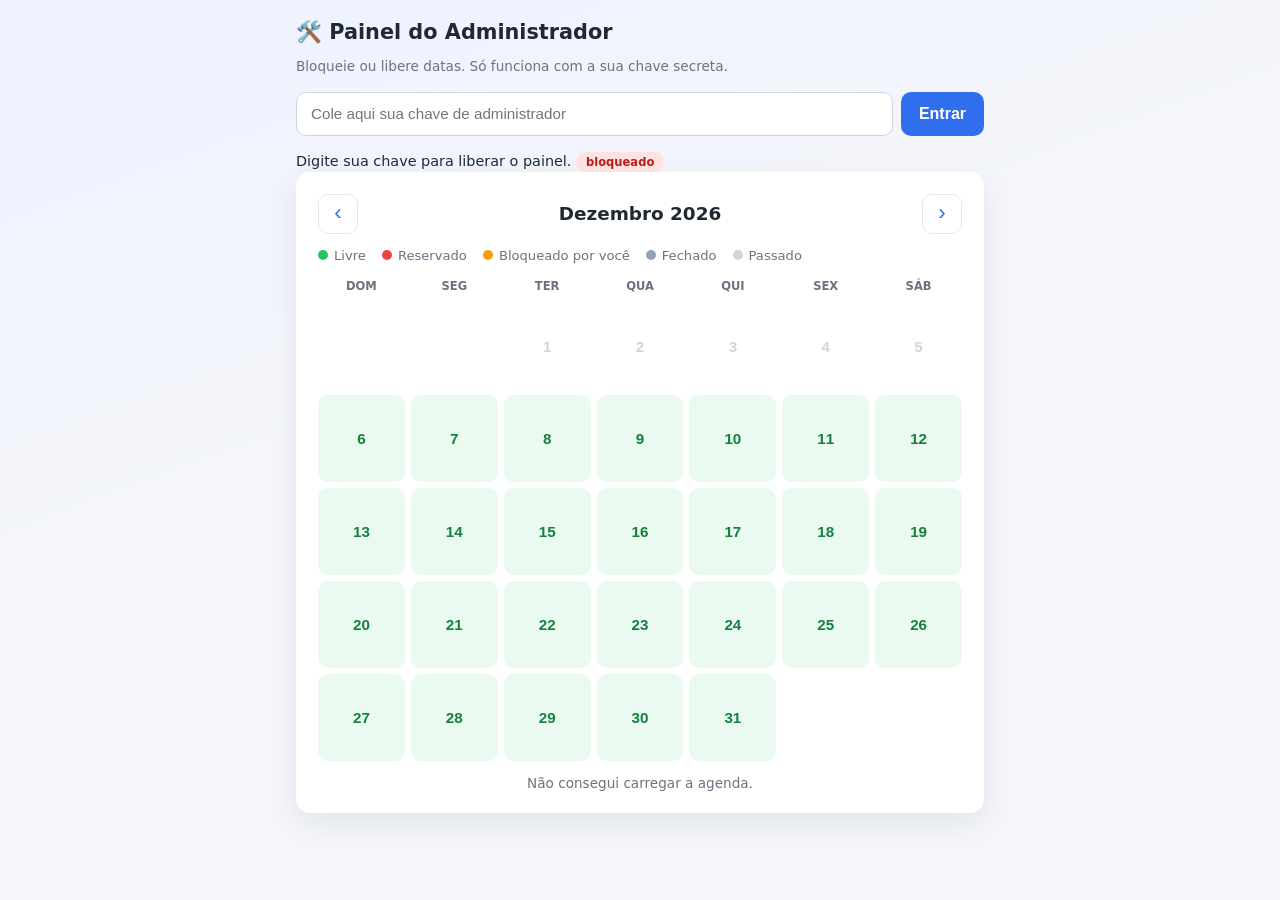
==== frontend/admin.html @ 4dab82eb "Painel de administrador: bloquear/liberar datas com chave secreta" ====
<!DOCTYPE html>
<html lang="pt-BR">
<head>
  <meta charset="UTF-8" />
  <meta name="viewport" content="width=device-width, initial-scale=1.0" />
  <title>Painel do Administrador</title>
  <link rel="stylesheet" href="styles.css" />
  <style>
    .adm { max-width: 720px; margin: 0 auto; padding: 20px 16px 60px; }
    .adm h1 { font-size: 1.3rem; margin: 0 0 4px; }
    .adm .sub { color: var(--muted); font-size: .85rem; margin-bottom: 18px; }
    .keybox { display: flex; gap: 8px; margin-bottom: 16px; }
    .keybox input { flex: 1; padding: 12px 14px; border: 1px solid #d1d5db; border-radius: 10px; font-size: .95rem; }
    .badge { display:inline-block; padding: 3px 10px; border-radius: 999px; font-size:.72rem; font-weight:700; }
    .badge.on { background:#dcfce7; color:#15803d; }
    .badge.off { background:#fee2e2; color:#b91c1c; }
    .day.bloqueio { background: #fef3c7; color: #92400e; border: 1px dashed #f59e0b; }
    .day.bloqueio:hover { background: #fde68a; transform: translateY(-2px); }
    .dot-bloqueio { background: #f59e0b; }
    .modo { font-size: .8rem; background:#eef2ff; color:#3730a3; padding: 8px 12px; border-radius: 10px; margin-bottom: 14px; }
  </style>
</head>
<body>
  <div class="adm">
    <h1>🛠️ Painel do Administrador</h1>
    <p class="sub">Bloqueie ou libere datas. Só funciona com a sua chave secreta.</p>

    <div class="keybox">
      <input id="chave" type="password" placeholder="Cole aqui sua chave de administrador" />
      <button id="btnSalvarChave" class="btn-primary" type="button">Entrar</button>
      <button id="btnSair" class="btn-secondary" type="button">Sair</button>
    </div>
    <p id="statusChave" class="msg"></p>

    <div class="modo" id="modo" style="display:none">
      👆 Clique num dia <b>verde</b> para <b>bloquear</b>, ou num dia <b>laranja</b> para <b>liberar</b>.
    </div>

    <section class="card">
      <div class="cal-header">
        <button id="btnPrev" type="button" aria-label="Mês anterior">&#8249;</button>
        <h2 id="tituloMes">—</h2>
        <button id="btnNext" type="button" aria-label="Próximo mês">&#8250;</button>
      </div>

      <div class="legend">
        <span><i class="dot dot-free"></i> Livre</span>
        <span><i class="dot dot-busy"></i> Reservado</span>
        <span><i class="dot dot-bloqueio"></i> Bloqueado por você</span>
        <span><i class="dot dot-closed"></i> Fechado</span>
        <span><i class="dot dot-disabled"></i> Passado</span>
      </div>

      <div id="grid" class="grid"></div>
      <p id="status" class="status"></p>
    </section>
  </div>

  <script src="config.js?v=3"></script>
  <script src="admin.js?v=3"></script>
</body>
</html>
---- frontend/styles.css ----
:root {
  --bg: #f4f6fb;
  --card: #ffffff;
  --text: #1f2933;
  --muted: #6b7280;
  --primary: #2f6fed;
  --primary-dark: #1e4fb8;
  --free: #22c55e;
  --free-bg: #eafaf0;
  --busy: #ef4444;
  --busy-bg: #fdecec;
  --disabled: #d1d5db;
  --radius: 14px;
  --shadow: 0 10px 30px rgba(17, 24, 39, 0.08);
}

* { box-sizing: border-box; }

body {
  margin: 0;
  font-family: "Segoe UI", system-ui, -apple-system, Roboto, Arial, sans-serif;
  background: linear-gradient(160deg, #eef2ff 0%, var(--bg) 40%);
  color: var(--text);
  min-height: 100vh;
}

/* ------------------------------- Hero ---------------------------------- */
.hero {
  text-align: center;
  padding: 48px 20px 28px;
  background: linear-gradient(135deg, #2f6fed 0%, #7c3aed 100%);
  color: #fff;
  border-bottom-left-radius: 28px;
  border-bottom-right-radius: 28px;
}
.hero h1 { margin: 0 0 8px; font-size: clamp(1.6rem, 4vw, 2.4rem); }
.hero p { margin: 0; opacity: 0.92; }

/* ------------------------------ Layout --------------------------------- */
main {
  max-width: 720px;
  margin: -20px auto 40px;
  padding: 0 16px;
  display: grid;
  gap: 22px;
}

.card {
  background: var(--card);
  border-radius: var(--radius);
  box-shadow: var(--shadow);
  padding: 22px;
}

.card h2 { margin-top: 0; font-size: 1.1rem; }

/* ---------------------------- Calendário ------------------------------- */
.cal-header {
  display: flex;
  align-items: center;
  justify-content: space-between;
  margin-bottom: 14px;
}
.cal-header h2 { margin: 0; font-size: 1.15rem; }
.cal-header button {
  width: 40px; height: 40px;
  border: 1px solid #e5e7eb;
  background: #fff;
  border-radius: 10px;
  font-size: 1.4rem;
  line-height: 1;
  cursor: pointer;
  color: var(--primary);
  transition: background 0.15s;
}
.cal-header button:hover:not(:disabled) { background: #f0f4ff; }
.cal-header button:disabled { color: var(--disabled); cursor: not-allowed; }

.legend {
  display: flex;
  gap: 16px;
  flex-wrap: wrap;
  font-size: 0.82rem;
  color: var(--muted);
  margin-bottom: 12px;
}
.legend span { display: inline-flex; align-items: center; gap: 6px; }
.dot { width: 10px; height: 10px; border-radius: 50%; display: inline-block; }
.dot-free { background: var(--free); }
.dot-busy { background: var(--busy); }
.dot-closed { background: #94a3b8; }
.dot-disabled { background: var(--disabled); }

.grid {
  display: grid;
  grid-template-columns: repeat(7, 1fr);
  gap: 6px;
}
.weekday {
  text-align: center;
  font-size: 0.72rem;
  font-weight: 600;
  color: var(--muted);
  padding: 4px 0;
  text-transform: uppercase;
}
.day {
  aspect-ratio: 1 / 1;
  border: none;
  border-radius: 10px;
  background: #f9fafb;
  color: var(--text);
  font-size: 0.95rem;
  font-weight: 600;
  display: flex;
  align-items: center;
  justify-content: center;
  cursor: pointer;
  transition: transform 0.1s, background 0.15s;
}
.day.empty { background: transparent; cursor: default; }
.day.free { background: var(--free-bg); color: #15803d; }
.day.free:hover { background: #d7f5e3; transform: translateY(-2px); }
.day.busy {
  background: var(--busy-bg);
  color: #b91c1c;
  cursor: not-allowed;
  text-decoration: line-through;
}
.day.disabled { background: transparent; color: var(--disabled); cursor: not-allowed; }
.day.closed {
  background: repeating-linear-gradient(45deg, #f1f5f9, #f1f5f9 6px, #e2e8f0 6px, #e2e8f0 12px);
  color: #94a3b8;
  cursor: not-allowed;
}

.status {
  margin: 14px 0 0;
  font-size: 0.85rem;
  color: var(--muted);
  text-align: center;
  min-height: 1.2em;
}

/* ------------------------------ Formulários ---------------------------- */
.form { display: grid; gap: 14px; }
.form label {
  display: grid;
  gap: 6px;
  font-size: 0.88rem;
  font-weight: 600;
  color: #374151;
}
.form input {
  padding: 12px 14px;
  border: 1px solid #d1d5db;
  border-radius: 10px;
  font-size: 1rem;
  font-family: inherit;
  outline: none;
  transition: border 0.15s, box-shadow 0.15s;
}
.form input:focus {
  border-color: var(--primary);
  box-shadow: 0 0 0 3px rgba(47, 111, 237, 0.15);
}

.btn-primary, .btn-secondary {
  border: none;
  padding: 13px 18px;
  border-radius: 10px;
  font-size: 1rem;
  font-weight: 700;
  cursor: pointer;
  transition: background 0.15s, transform 0.1s;
}
.btn-primary { background: var(--primary); color: #fff; }
.btn-primary:hover:not(:disabled) { background: var(--primary-dark); }
.btn-secondary { background: #fee2e2; color: #b91c1c; }
.btn-secondary:hover:not(:disabled) { background: #fecaca; }
.btn-primary:disabled, .btn-secondary:disabled { opacity: 0.6; cursor: not-allowed; }

.msg { margin: 0; font-size: 0.9rem; min-height: 1.1em; }
.msg.ok { color: #15803d; }
.msg.erro { color: #b91c1c; }

/* -------------------------------- Modal -------------------------------- */
.modal-overlay {
  position: fixed;
  inset: 0;
  background: rgba(15, 23, 42, 0.55);
  display: flex;
  align-items: center;
  justify-content: center;
  padding: 16px;
  z-index: 50;
}
.modal-overlay.hidden { display: none; }
.modal {
  background: #fff;
  border-radius: var(--radius);
  padding: 26px 22px;
  width: 100%;
  max-width: 440px;
  position: relative;
  box-shadow: 0 20px 60px rgba(0, 0, 0, 0.3);
  animation: subir 0.2s ease-out;
}
@keyframes subir {
  from { transform: translateY(12px); opacity: 0; }
  to { transform: translateY(0); opacity: 1; }
}
.modal h2 { margin-top: 0; }
.modal-close {
  position: absolute;
  top: 12px; right: 14px;
  border: none;
  background: transparent;
  font-size: 1.6rem;
  line-height: 1;
  color: var(--muted);
  cursor: pointer;
}

/* ------------------------------- Footer -------------------------------- */
.footer {
  text-align: center;
  color: var(--muted);
  font-size: 0.82rem;
  padding: 0 20px 32px;
}

@media (max-width: 480px) {
  .card { padding: 18px; }
  .day { font-size: 0.85rem; }
}
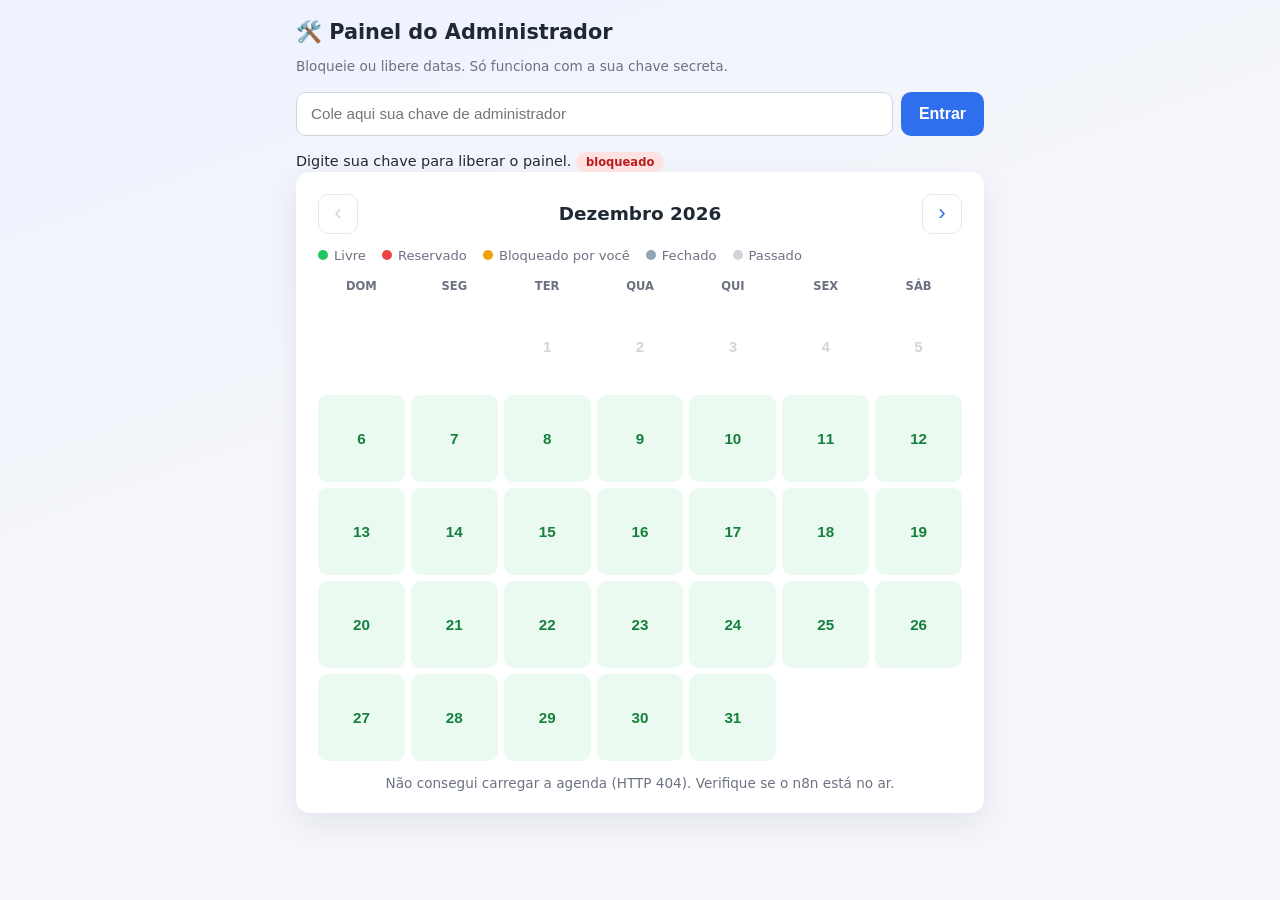
==== commit 33025be8: "Painel admin: mensagens de erro claras, botao atualizar e Enter na chave" ====
--- a/frontend/admin.html
+++ b/frontend/admin.html
@@ -33,7 +33,8 @@
     <p id="statusChave" class="msg"></p>
 
     <div class="modo" id="modo" style="display:none">
-      👆 Clique num dia <b>verde</b> para <b>bloquear</b>, ou num dia <b>laranja</b> para <b>liberar</b>.
+      <div>👆 Clique num dia <b>verde</b> para <b>bloquear</b>, ou num dia <b>laranja</b> para <b>liberar</b>.</div>
+      <button id="btnAtualizar" type="button" class="btn-secondary" style="margin-top:8px">&#8635; Atualizar agenda</button>
     </div>
 
     <section class="card">
@@ -56,7 +57,7 @@
     </section>
   </div>
 
-  <script src="config.js?v=3"></script>
-  <script src="admin.js?v=3"></script>
+  <script src="config.js?v=4"></script>
+  <script src="admin.js?v=4"></script>
 </body>
 </html>
